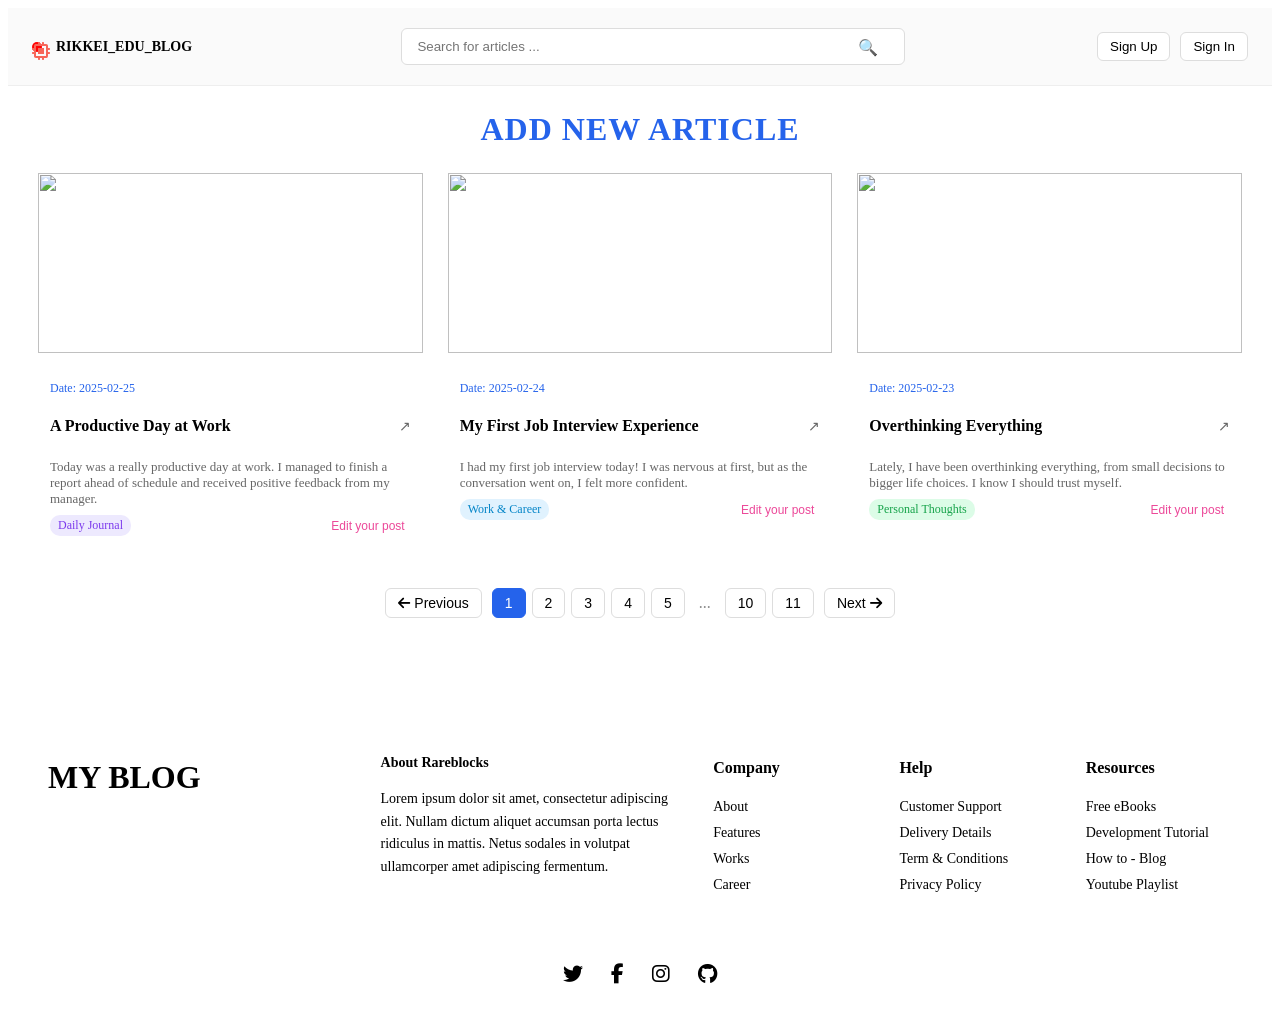
==== index.html @ bf188164 "Initial commit" ====
<!DOCTYPE html>
<html lang="vi">

<head>
    <meta charset="UTF-8">
    <title>My Blog</title>
    <link rel="stylesheet" href="../CSS/index.css">
    <link rel="stylesheet" href="https://cdnjs.cloudflare.com/ajax/libs/font-awesome/6.5.1/css/all.min.css">
    <link rel="stylesheet" href="../CSS/responsive.css">
</head>

<body>

    <!-- HEADER -->
    <header class="header">
        <div class="header-left">
            <span class="logo-dot"><img src="../ASSET/icon/logo_header.png" alt="Logo header"></span>
            <span class="logo-text">RIKKEI_EDU_BLOG</span>
        </div>

        <div class="header-center">
            <input type="text" id="searchInput" class="search-input" placeholder="Search for articles ...">
            <span class="search-icon">🔍</span>
        </div>

        <div class="header-right">
            <a href="../PAGE/register.html"><button id="btnSignUp" class="btn-outline">Sign Up</button></a>
            <a href="../PAGE/login.html"><button id="btnSignIn" class="btn-outline">Sign In</button></a>
        </div>
    </header>

    <!-- TITLE -->
    <a href="../PAGE/form_post.html">
        <h1 class="page-title">ADD NEW ARTICLE</h1>
    </a>

    <!-- LIST -->
    <section class="article-list" id="articleList">

        <!-- CARD -->
        <div class="article-card">

            <img src="https://picsum.photos/500/250" class="article-img">

            <div class="article-content">

                <p class="article-date">Date: 2025-02-25</p>

                <div class="article-title-row">
                    <h3 class="article-title">A Productive Day at Work</h3>
                    <span class="external-icon">↗</span>
                </div>

                <p class="article-desc">
                    Today was a really productive day at work. I managed to finish a report ahead of schedule and
                    received positive feedback from my manager.
                </p>

                <div class="article-footer">
                    <span class="category tag-purple">Daily Journal</span>
                    <button class="edit-btn">Edit your post</button>
                </div>

            </div>
        </div>

        <!-- CARD -->
        <div class="article-card">

            <img src="https://picsum.photos/501/250" class="article-img">

            <div class="article-content">

                <p class="article-date">Date: 2025-02-24</p>

                <div class="article-title-row">
                    <h3 class="article-title">My First Job Interview Experience</h3>
                    <span class="external-icon">↗</span>
                </div>

                <p class="article-desc">
                    I had my first job interview today! I was nervous at first, but as the conversation went on, I felt
                    more confident.
                </p>

                <div class="article-footer">
                    <span class="category tag-blue">Work & Career</span>
                    <button class="edit-btn">Edit your post</button>
                </div>

            </div>
        </div>

        <!-- CARD -->
        <div class="article-card">

            <img src="https://picsum.photos/502/250" class="article-img">

            <div class="article-content">

                <p class="article-date">Date: 2025-02-23</p>

                <div class="article-title-row">
                    <h3 class="article-title">Overthinking Everything</h3>
                    <span class="external-icon">↗</span>
                </div>

                <p class="article-desc">
                    Lately, I have been overthinking everything, from small decisions to bigger life choices. I know I
                    should trust myself.
                </p>

                <div class="article-footer">
                    <span class="category tag-green">Personal Thoughts</span>
                    <button class="edit-btn">Edit your post</button>
                </div>

            </div>
        </div>

    </section>

    <!-- PAGINATION -->
    <div class="pagination">
        <button class="page-btn"><i class="fa-solid fa-arrow-left"></i> Previous</button>

        <div class="page-numbers">
            <button class="page-number active">1</button>
            <button class="page-number">2</button>
            <button class="page-number">3</button>
            <button class="page-number">4</button>
            <button class="page-number">5</button>
            <span class="dots">...</span>
            <button class="page-number">10</button>
            <button class="page-number">11</button>
        </div>

        <button class="page-btn">Next <i class="fa-solid fa-arrow-right"></i></button>
    </div>

    <!-- FOOTER -->
    <div class="footer">
        <h1>MY BLOG</h1>

        <div class="about">
            <p>
                <strong>About Rareblocks</strong>
            </p>

            <p>Lorem ipsum dolor sit amet, consectetur adipiscing elit. Nullam dictum aliquet accumsan porta lectus
                ridiculus in mattis. Netus sodales in volutpat ullamcorper amet adipiscing fermentum.</p>
        </div>

        <div class="Collumn">
            <h4>Company</h4>

            <a href="">About</a>
            <a href="">Features</a>
            <a href="">Works</a>
            <a href="">Career</a>
        </div>

        <div class="collumn">
            <h4>Help</h4>

            <a href="">Customer Support</a>
            <a href="">Delivery Details</a>
            <a href="">Term & Conditions</a>
            <a href="">Privacy Policy</a>
        </div>

        <div class="collumn">
            <h4>Resources</h4>

            <a href="">Free eBooks</a>
            <a href="">Development Tutorial</a>
            <a href="">How to - Blog</a>
            <a href="">Youtube Playlist</a>
        </div>
    </div>

    <div class="linkto">
        <a href=""><i class="fa-brands fa-twitter"></i></a>
        <a href=""><i class="fa-brands fa-facebook-f"></i></a>
        <a href=""><i class="fa-brands fa-instagram"></i></a>
        <a href=""><i class="fa-brands fa-github"></i></a>
    </div>

    <script src="../JS/index.js"></script>
</body>

</html>
---- CSS/index.css ----
/* HEADER */
.header {
  display: flex;
  align-items: center;
  justify-content: space-between;
  padding: 15px 30px;
  border-bottom: 1px solid #eee;
  background: #fafafa;
}

.header-left {
  display: flex;
  align-items: center;
  gap: 14px;
}

.logo-dot {
  width: 10px;
  height: 10px;
  background: red;
  border-radius: 50%;
}

.logo-text {
  font-weight: 600;
  font-size: 14px;
}

.header-center {
  position: relative;
  width: 40%;
}

.search-input {
  width: 100%;
  padding: 10px 0px 10px 15px;
  border: 1px solid #ddd;
  border-radius: 6px;
}

.search-icon {
  position: absolute;
  right: 10px;
  top: 50%;
  transform: translateY(-50%);
  color: #888;
}

.header-right {
  display: flex;
  gap: 10px;
}

.btn-outline {
  padding: 6px 12px;
  border: 1px solid #ddd;
  background: white;
  border-radius: 6px;
  cursor: pointer;
}

/* TITLE */
.page-title {
  text-align: center;
  color: #2563eb;
  margin: 25px 0;
  letter-spacing: 1px;
}

a {
  text-decoration: none;
  transition: all 3s ease;
}

/* LIST */
.article-list {
  display: grid;
  grid-template-columns: repeat(3, 1fr);
  gap: 25px;
  padding: 0 30px;
}

/* CARD */
.article-card {
  background: white;
}

.article-img {
  width: 100%;
  height: 180px;
  object-fit: cover;
}

.article-content {
  padding: 12px;
}

.article-date {
  font-size: 12px;
  color: #2563eb;
  margin-bottom: 5px;
}

.article-title-row {
  display: flex;
  justify-content: space-between;
  align-items: center;
}

.article-title {
  font-size: 16px;
  font-weight: 600;
}

.external-icon {
  font-size: 14px;
  color: #666;
}

.article-desc {
  font-size: 13px;
  color: #666;
  margin: 8px 0;
}

/* FOOTER */
.article-footer {
  display: flex;
  justify-content: space-between;
  align-items: center;
}

.category {
  font-size: 12px;
  padding: 3px 8px;
  border-radius: 10px;
}

.tag-purple {
  background: #ede9fe;
  color: #7c3aed;
}

.tag-blue {
  background: #e0f2fe;
  color: #0284c7;
}

.tag-green {
  background: #dcfce7;
  color: #16a34a;
}

.edit-btn {
  font-size: 12px;
  color: #ec4899;
  background: none;
  border: none;
  cursor: pointer;
}

/* PAGINATION */
.pagination {
  display: flex;
  justify-content: center;
  align-items: center;
  gap: 10px;
  margin: 40px 0;
}

.page-numbers {
  display: flex;
  gap: 6px;
}

.page-number,
.page-btn {
  padding: 6px 12px;
  border: 1px solid #ddd;
  background: white;
  border-radius: 6px;
  cursor: pointer;
  font-size: 14px;
  transition: 0.2s;
}

.page-number:hover,
.page-btn:hover {
  background: #f3f4f6;
}

.page-number.active {
  background: #2563eb;
  color: white;
  border-color: #2563eb;
}

.dots {
  padding: 6px 8px;
  color: #888;
}


/* ================= FOOTER ================= */
.footer {
  background: #ffffff;
  color: black;
  display: grid;
  grid-template-columns: 2fr 2fr 1fr 1fr 1fr;
  gap: 40px;
  padding: 60px 40px;
  margin-top: 60px;
}

.footer h1 {
  color: black;
  text-align: left;
}

.footer a {
  display: block;
  color: black;
  text-decoration: none;
  margin-bottom: 10px;
  font-size: 14px;
}

.footer p {
  font-size: 14px;
  line-height: 1.6;
}

/* ================= SOCIAL ================= */
.linkto {
  background: #ffffff;
  text-align: center;
  padding-bottom: 30px;
}

.linkto a {
  color: black;
  margin: 0 12px;
  font-size: 20px;
}
---- CSS/responsive.css ----
/* RESPONSIVE LOGIN */
@media (max-width: 1024px) {
  .container {
    gap: 60px;
  }

  .images img {
    width: 320px;
    height: auto;
  }

  .login {
    width: 300px;
  }
}

@media (max-width: 768px) {
  .container {
    flex-direction: column;
    gap: 30px;
    padding: 30px 20px;
  }

  .images img {
    width: 260px;
    height: auto;
  }

  .login {
    width: 100%;
    max-width: 320px;
  }

  button {
    width: 100%;
  }

  footer {
    flex-direction: column;
    gap: 15px;
    text-align: center;
  }
}

/* Footer text */
.footer-text {
  margin-top: 20px;
  font-weight: bold;
  font-size: 14px;
  color: #333;
}

.footer-text a {
  color: #ff4d4d;
  text-decoration: none;
}

/* register */

/* ===== TABLET ===== */
@media (max-width: 1024px) {
  .wrapper {
    flex-direction: column;
    align-items: center;
    text-align: center;
    gap: 25px;
  }

  /* KHÔNG ẨN nữa */
  .content-left {
    display: block;
    margin-bottom: 10px;
  }

  .content-left h1 {
    font-size: 2.2rem;
    margin-bottom: 10px;
  }

  .content-left p {
    font-size: 0.9rem;
  }

  .form-card {
    width: 90%;
    max-width: 420px;
  }
}

/* ===== MOBILE ===== */
@media (max-width: 600px) {
  body {
    padding: 15px;
  }

  .wrapper {
    width: 100%;
    gap: 20px;
  }

  /* chữ nhỏ lại */
  .content-left h1 {
    font-size: 1.8rem;
    line-height: 1.3;
  }

  .content-left p {
    font-size: 0.8rem;
  }

  .form-card {
    padding: 25px;
    border-radius: 6px;
  }

  /* input xuống dọc */
  .row {
    flex-direction: column;
    gap: 10px;
  }

  .input-box {
    margin-bottom: 15px;
  }

  .input-box input {
    padding: 9px;
    font-size: 14px;
  }

  #signup-submit {
    width: 100%;
    padding: 10px;
    font-size: 14px;
  }

  .footer-text {
    font-size: 13px;
    text-align: center;
  }
}

/* ===== SMALL MOBILE ===== */
@media (max-width: 400px) {
  .content-left h1 {
    font-size: 1.5rem;
  }

  .content-left p {
    font-size: 0.75rem;
  }

  .form-card {
    padding: 20px;
  }
}

/* form-post */
@media (max-width: 1440px) {
  .container {
    max-width: 600px;
  }

  .form-content {
    padding: 28px;
  }

  .header {
    padding: 20px 24px;
  }
}

@media (max-width: 768px) {
  body {
    padding: 20px 10px;
  }

  .container {
    max-width: 100%;
    border-radius: 16px;
  }

  .header {
    padding: 16px;
  }

  .header h1 {
    font-size: 20px;
  }

  .icon {
    width: 35px;
    height: 35px;
    font-size: 18px;
  }

  .form-content {
    padding: 20px;
    gap: 20px;
  }

  input,
  textarea,
  select {
    font-size: 15px;
    padding: 12px;
  }

  textarea {
    min-height: 200px;
  }

  .status-options {
    gap: 20px;
  }

  .upload-area {
    padding: 30px 15px;
  }

  .upload-icon {
    width: 55px;
    height: 55px;
    font-size: 26px;
  }

  .add-btn {
    font-size: 16px;
    padding: 14px;
  }
}

@media (max-width: 480px) {
  .header {
    flex-direction: column;
    align-items: flex-start;
    gap: 10px;
  }

  .header h1 {
    font-size: 18px;
  }

  .close-btn {
    align-self: flex-end;
    font-size: 28px;
  }

  .form-content {
    padding: 16px;
    gap: 16px;
  }

  .form-group label {
    font-size: 14px;
  }

  input,
  textarea,
  select {
    font-size: 14px;
    padding: 10px;
  }

  textarea {
    min-height: 160px;
  }

  .status-options {
    flex-direction: column;
    gap: 10px;
  }

  .upload-area {
    padding: 20px 10px;
  }

  .upload-area p {
    font-size: 14px;
  }

  .upload-btn {
    width: 100%;
  }

  .add-btn {
    width: 100%;
    font-size: 15px;
    padding: 12px;
  }
}



/* homepage */
/* 1024px */
@media (max-width: 1024px) {
    .main-content {
        padding: 0 20px;
    }

    /* Recent Grid */
    .recent-grid {
        grid-template-columns: 1fr;
        gap: 25px;
    }

    .post-card.large img {
        height: 320px;
    }

    /* All Posts Grid */
    .posts-grid {
        grid-template-columns: repeat(2, 1fr);
        gap: 25px;
    }

    /* Footer */
    .footer-main {
        grid-template-columns: 1.8fr 1fr 1fr 1fr;
        gap: 30px;
    }

    .footer-brand {
        grid-column: 1 / -1;
    }
}

/* ====================== 768px ====================== */
@media (max-width: 768px) {
    .header {
        padding: 12px 20px;
        flex-wrap: wrap;
        gap: 12px;
    }

    .search-bar {
        order: 3;
        width: 100%;
        margin: 0;
        max-width: none;
    }

    .logo {
        font-size: 20px;
    }

    /* Recent Section */
    .recent-grid {
        grid-template-columns: 1fr;
    }

    .post-card.large img {
        height: 280px;
    }

    .post-card.small img {
        height: 170px;
    }

    /* All Posts Grid */
    .posts-grid {
        grid-template-columns: 1fr;
        gap: 20px;
    }

    .post-info h3 {
        font-size: 18px;
    }

    /* Section Header */
    .section-header {
        flex-direction: column;
        align-items: flex-start;
        gap: 15px;
    }

    .categories {
        display: flex;
        flex-wrap: wrap;
        gap: 10px;
    }

    .categories a {
        margin-right: 0;
        font-size: 14px;
    }

    /* Footer */
    .footer {
        padding: 50px 20px 40px;
    }

    .footer-main {
        grid-template-columns: 1fr;
        gap: 35px;
        text-align: center;
    }

    .footer-brand {
        text-align: center;
    }

    .footer-column h4,
    .footer-column.about h4 {
        margin-bottom: 12px;
    }

    .footer-social {
        padding-top: 40px;
        gap: 20px;
    }

    /* Pagination */
    .pagination {
        flex-direction: column;
        gap: 15px;
    }

    .page-numbers {
        display: flex;
        flex-wrap: wrap;
        justify-content: center;
        gap: 8px;
    }
}

/* Extra small (dưới 480px)  */
@media (max-width: 480px) {
    .post-info {
        padding: 16px;
    }

    .post-info h3 {
        font-size: 17px;
    }

    .header {
        padding: 10px 15px;
    }

    .page-numbers {
        gap: 20px;
    }
}
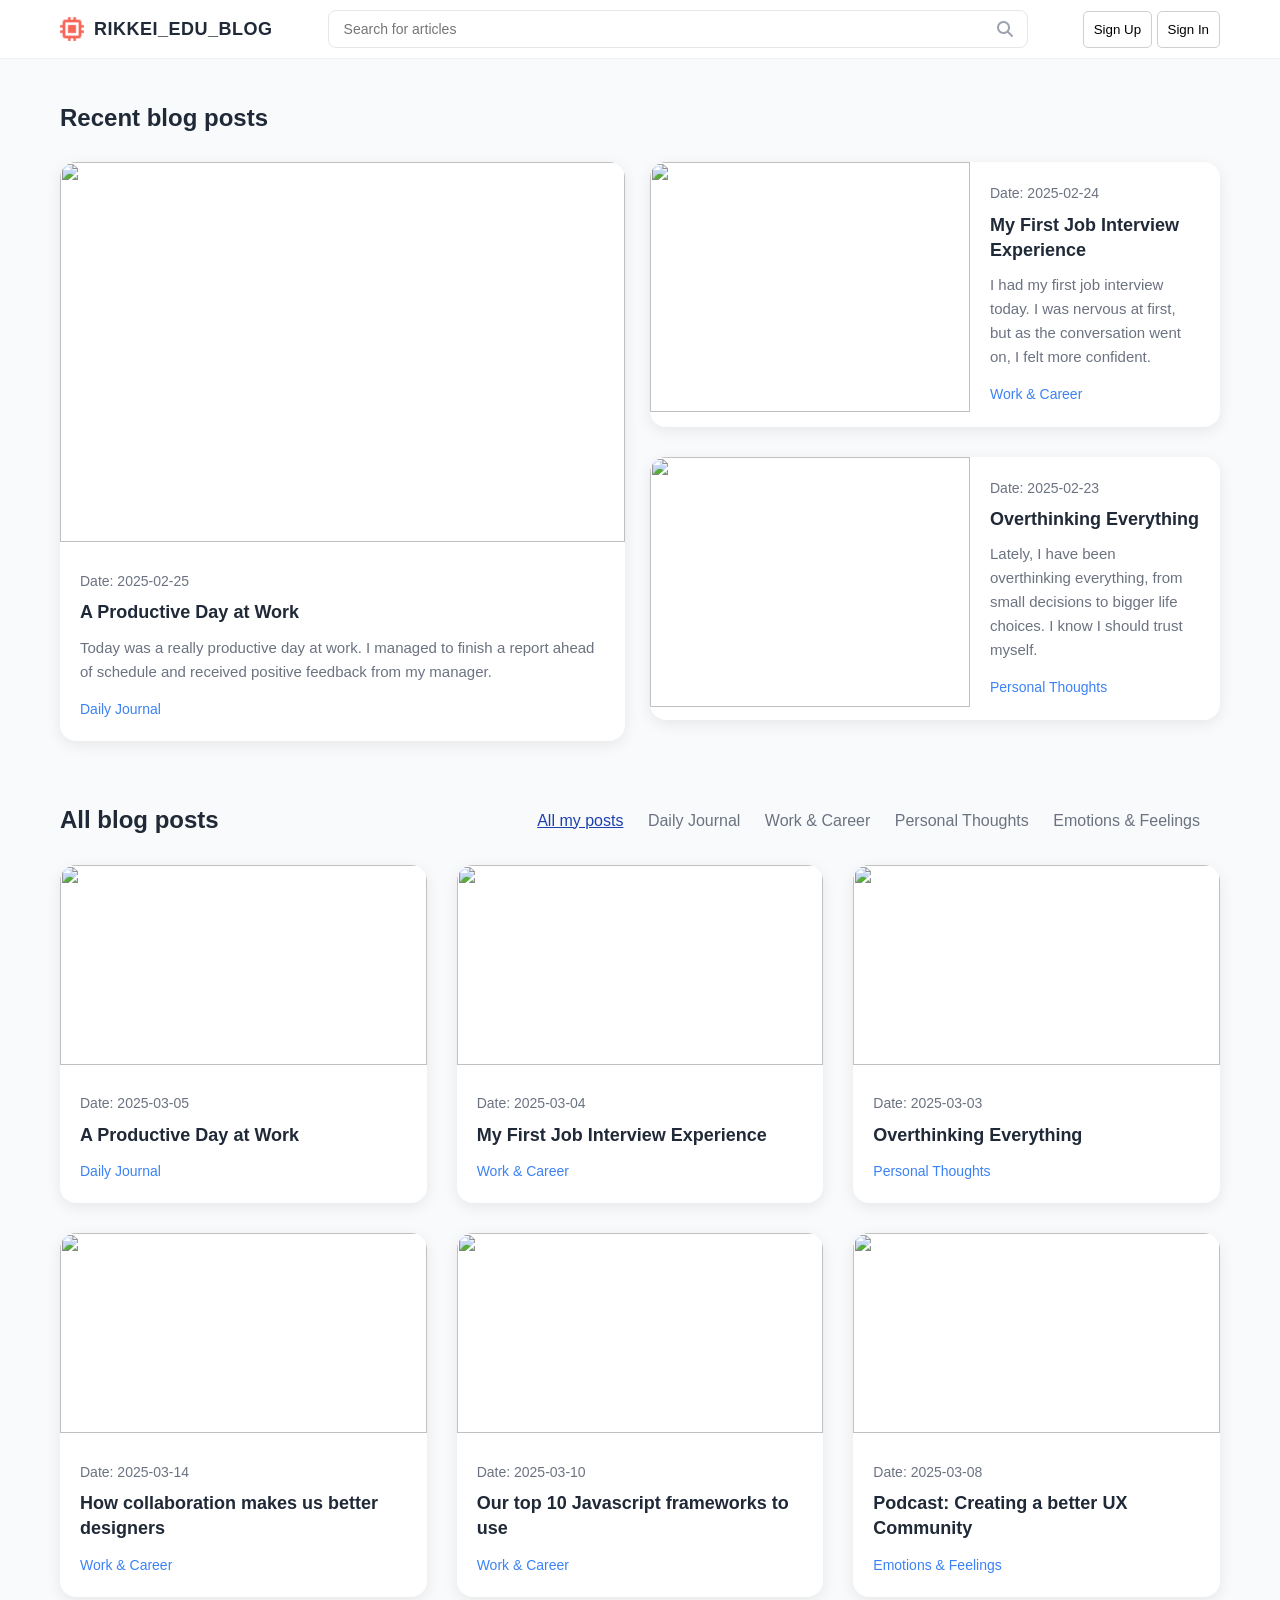
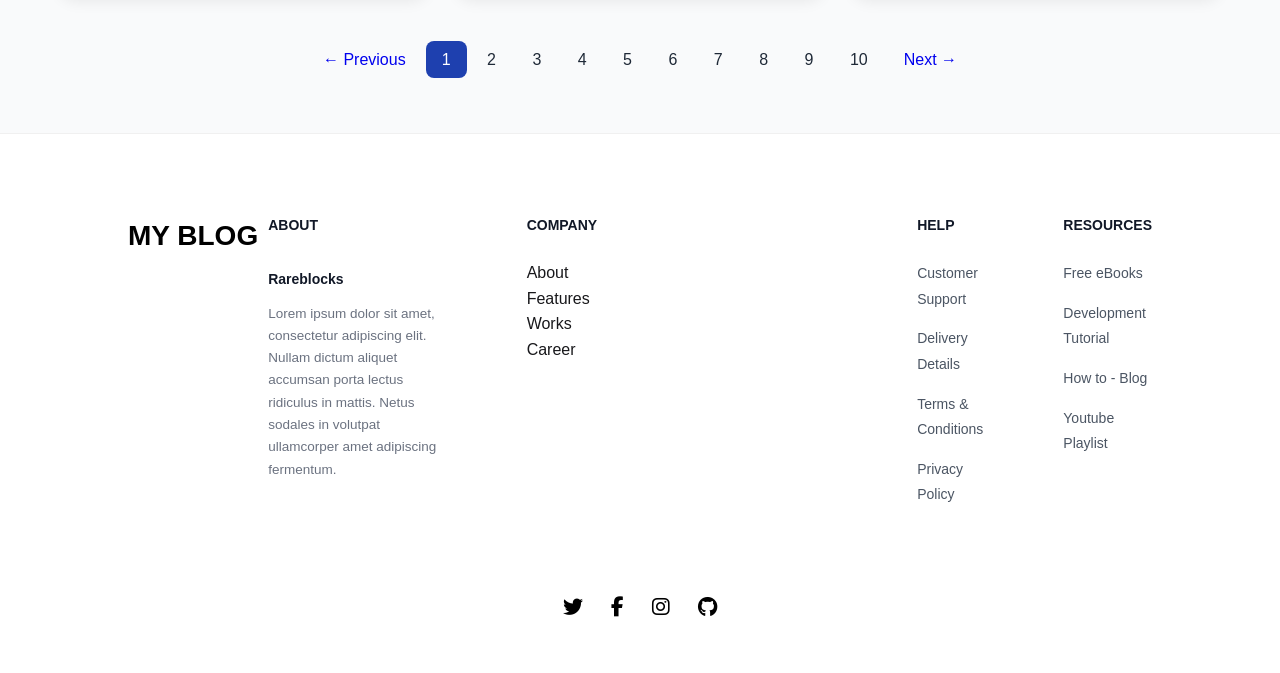
==== commit 20f7c44c: "update" ====
--- a/index.html
+++ b/index.html
@@ -3,188 +3,220 @@
 
 <head>
     <meta charset="UTF-8">
-    <title>My Blog</title>
+    <meta name="viewport" content="width=device-width, initial-scale=1.0">
+    <title>RIKKEI_EDU_BLOG</title>
     <link rel="stylesheet" href="../CSS/index.css">
-    <link rel="stylesheet" href="https://cdnjs.cloudflare.com/ajax/libs/font-awesome/6.5.1/css/all.min.css">
-    <link rel="stylesheet" href="../CSS/responsive.css">
+    <link rel="stylesheet" href="../CSS/reponsive.css">
+    <link rel="stylesheet" href="https://cdnjs.cloudflare.com/ajax/libs/font-awesome/6.6.0/css/all.min.css">
 </head>
 
 <body>
-
-    <!-- HEADER -->
+    <!-- Header -->
     <header class="header">
-        <div class="header-left">
-            <span class="logo-dot"><img src="../ASSET/icon/logo_header.png" alt="Logo header"></span>
+        <div class="logo">
+            <img src="../ASSET/icon/logo_header.png" alt="Logo" class="logo-img">
             <span class="logo-text">RIKKEI_EDU_BLOG</span>
         </div>
 
-        <div class="header-center">
-            <input type="text" id="searchInput" class="search-input" placeholder="Search for articles ...">
-            <span class="search-icon">🔍</span>
+        <div class="search-container">
+            <input type="text" placeholder="Search for articles">
+            <i class="fa-solid fa-magnifying-glass search-icon"></i>
         </div>
 
         <div class="header-right">
             <a href="../PAGE/register.html"><button id="btnSignUp" class="btn-outline">Sign Up</button></a>
             <a href="../PAGE/login.html"><button id="btnSignIn" class="btn-outline">Sign In</button></a>
         </div>
+
     </header>
 
-    <!-- TITLE -->
-    <a href="../PAGE/form_post.html">
-        <h1 class="page-title">ADD NEW ARTICLE</h1>
-    </a>
-
-    <!-- LIST -->
-    <section class="article-list" id="articleList">
-
-        <!-- CARD -->
-        <div class="article-card">
-
-            <img src="https://picsum.photos/500/250" class="article-img">
-
-            <div class="article-content">
-
-                <p class="article-date">Date: 2025-02-25</p>
-
-                <div class="article-title-row">
-                    <h3 class="article-title">A Productive Day at Work</h3>
-                    <span class="external-icon">↗</span>
-                </div>
-
-                <p class="article-desc">
-                    Today was a really productive day at work. I managed to finish a report ahead of schedule and
-                    received positive feedback from my manager.
-                </p>
-
-                <div class="article-footer">
-                    <span class="category tag-purple">Daily Journal</span>
-                    <button class="edit-btn">Edit your post</button>
-                </div>
-
-            </div>
-        </div>
-
-        <!-- CARD -->
-        <div class="article-card">
-
-            <img src="https://picsum.photos/501/250" class="article-img">
-
-            <div class="article-content">
-
-                <p class="article-date">Date: 2025-02-24</p>
-
-                <div class="article-title-row">
-                    <h3 class="article-title">My First Job Interview Experience</h3>
-                    <span class="external-icon">↗</span>
-                </div>
-
-                <p class="article-desc">
-                    I had my first job interview today! I was nervous at first, but as the conversation went on, I felt
-                    more confident.
-                </p>
-
-                <div class="article-footer">
-                    <span class="category tag-blue">Work & Career</span>
-                    <button class="edit-btn">Edit your post</button>
-                </div>
-
-            </div>
-        </div>
-
-        <!-- CARD -->
-        <div class="article-card">
-
-            <img src="https://picsum.photos/502/250" class="article-img">
-
-            <div class="article-content">
-
-                <p class="article-date">Date: 2025-02-23</p>
-
-                <div class="article-title-row">
-                    <h3 class="article-title">Overthinking Everything</h3>
-                    <span class="external-icon">↗</span>
-                </div>
-
-                <p class="article-desc">
-                    Lately, I have been overthinking everything, from small decisions to bigger life choices. I know I
-                    should trust myself.
-                </p>
-
-                <div class="article-footer">
-                    <span class="category tag-green">Personal Thoughts</span>
-                    <button class="edit-btn">Edit your post</button>
-                </div>
-
-            </div>
-        </div>
-
-    </section>
-
-    <!-- PAGINATION -->
-    <div class="pagination">
-        <button class="page-btn"><i class="fa-solid fa-arrow-left"></i> Previous</button>
-
-        <div class="page-numbers">
-            <button class="page-number active">1</button>
-            <button class="page-number">2</button>
-            <button class="page-number">3</button>
-            <button class="page-number">4</button>
-            <button class="page-number">5</button>
-            <span class="dots">...</span>
-            <button class="page-number">10</button>
-            <button class="page-number">11</button>
-        </div>
-
-        <button class="page-btn">Next <i class="fa-solid fa-arrow-right"></i></button>
+    <div class="main-content">
+        <!-- Recent Blog Posts -->
+        <section class="section recent-section">
+            <h2 class="section-title">Recent blog posts</h2>
+            <div class="recent-grid">
+
+                <!-- Large Post -->
+                <div class="recent-large">
+                    <div class="post-card large">
+                        <img src="../assets/images/Image.png" alt="">
+                        <div class="post-info">
+                            <span class="date">Date: 2025-02-25</span>
+                            <h3>A Productive Day at Work</h3>
+                            <p>Today was a really productive day at work. I managed to finish a report ahead of schedule
+                                and received positive feedback from my manager.</p>
+                            <span class="category">Daily Journal</span>
+                        </div>
+                    </div>
+                </div>
+
+                <!-- Two Small Posts -->
+                <div class="recent-small">
+                    <div class="post-card small">
+                        <img src="../assets/images/Image (1).png" alt="">
+                        <div class="post-info">
+                            <span class="date">Date: 2025-02-24</span>
+                            <h3>My First Job Interview Experience</h3>
+                            <p>I had my first job interview today. I was nervous at first, but as the conversation went
+                                on, I felt more confident.</p>
+                            <span class="category">Work & Career</span>
+                        </div>
+                    </div>
+
+                    <div class="post-card small">
+                        <img src="https://picsum.photos/id/102/400/250" alt="">
+                        <div class="post-info">
+                            <span class="date">Date: 2025-02-23</span>
+                            <h3>Overthinking Everything</h3>
+                            <p>Lately, I have been overthinking everything, from small decisions to bigger life choices.
+                                I know I should trust myself.</p>
+                            <span class="category">Personal Thoughts</span>
+                        </div>
+                    </div>
+                </div>
+            </div>
+        </section>
+
+        <!-- All Blog Posts -->
+        <section class="section">
+            <div class="section-header">
+                <h2>All blog posts</h2>
+                <div class="categories">
+                    <a href="../PAGE/allmypost.html" class="active">All my posts</a>
+                    <a href="#">Daily Journal</a>
+                    <a href="#">Work & Career</a>
+                    <a href="#">Personal Thoughts</a>
+                    <a href="#">Emotions & Feelings</a>
+                </div>
+            </div>
+
+            <div class="posts-grid">
+                <div class="post-card">
+                    <img src="https://picsum.photos/id/1015/400/250" alt="">
+                    <div class="post-info">
+                        <span class="date">Date: 2025-03-05</span>
+                        <h3>A Productive Day at Work</h3>
+                        <span class="category">Daily Journal</span>
+                    </div>
+                </div>
+                <div class="post-card">
+                    <img src="https://picsum.photos/id/201/400/250" alt="">
+                    <div class="post-info">
+                        <span class="date">Date: 2025-03-04</span>
+                        <h3>My First Job Interview Experience</h3>
+                        <span class="category">Work & Career</span>
+                    </div>
+                </div>
+                <div class="post-card">
+                    <img src="https://picsum.photos/id/237/400/250" alt="">
+                    <div class="post-info">
+                        <span class="date">Date: 2025-03-03</span>
+                        <h3>Overthinking Everything</h3>
+                        <span class="category">Personal Thoughts</span>
+                    </div>
+                </div>
+                <div class="post-card">
+                    <img src="https://picsum.photos/id/180/400/250" alt="">
+                    <div class="post-info">
+                        <span class="date">Date: 2025-03-14</span>
+                        <h3>How collaboration makes us better designers</h3>
+                        <span class="category">Work & Career</span>
+                    </div>
+                </div>
+                <div class="post-card">
+                    <img src="https://picsum.photos/id/251/400/250" alt="">
+                    <div class="post-info">
+                        <span class="date">Date: 2025-03-10</span>
+                        <h3>Our top 10 Javascript frameworks to use</h3>
+                        <span class="category">Work & Career</span>
+                    </div>
+                </div>
+                <div class="post-card">
+                    <img src="https://picsum.photos/id/133/400/250" alt="">
+                    <div class="post-info">
+                        <span class="date">Date: 2025-03-08</span>
+                        <h3>Podcast: Creating a better UX Community</h3>
+                        <span class="category">Emotions & Feelings</span>
+                    </div>
+                </div>
+            </div>
+
+            <!-- Pagination -->
+            <div class="pagination">
+                <a href="#" class="prev">← Previous</a>
+                <div class="page-numbers">
+                    <span class="active">1</span>
+                    <span>2</span>
+                    <span>3</span>
+                    <span>4</span>
+                    <span>5</span>
+                    <span>6</span>
+                    <span>7</span>
+                    <span>8</span>
+                    <span>9</span>
+                    <span>10</span>
+                </div>
+                <a href="#" class="next">Next →</a>
+            </div>
+        </section>
     </div>
 
-    <!-- FOOTER -->
-    <div class="footer">
-        <h1>MY BLOG</h1>
-
-        <div class="about">
-            <p>
-                <strong>About Rareblocks</strong>
-            </p>
-
-            <p>Lorem ipsum dolor sit amet, consectetur adipiscing elit. Nullam dictum aliquet accumsan porta lectus
-                ridiculus in mattis. Netus sodales in volutpat ullamcorper amet adipiscing fermentum.</p>
-        </div>
-
-        <div class="Collumn">
-            <h4>Company</h4>
-
-            <a href="">About</a>
-            <a href="">Features</a>
-            <a href="">Works</a>
-            <a href="">Career</a>
-        </div>
-
-        <div class="collumn">
-            <h4>Help</h4>
-
-            <a href="">Customer Support</a>
-            <a href="">Delivery Details</a>
-            <a href="">Term & Conditions</a>
-            <a href="">Privacy Policy</a>
-        </div>
-
-        <div class="collumn">
-            <h4>Resources</h4>
-
-            <a href="">Free eBooks</a>
-            <a href="">Development Tutorial</a>
-            <a href="">How to - Blog</a>
-            <a href="">Youtube Playlist</a>
-        </div>
-    </div>
-
-    <div class="linkto">
-        <a href=""><i class="fa-brands fa-twitter"></i></a>
-        <a href=""><i class="fa-brands fa-facebook-f"></i></a>
-        <a href=""><i class="fa-brands fa-instagram"></i></a>
-        <a href=""><i class="fa-brands fa-github"></i></a>
-    </div>
+    <!-- Footer -->
+    <footer class="footer">
+        <div class="footer-container">
+            <div class="footer-brand">
+                <h1>MY BLOG</h1>
+            </div>
+
+            <div class="footer-columns">
+                <div class="footer-col about-col">
+                    <p class="col-heading">About</p>
+                    <p class="col-subheading">Rareblocks</p>
+                    <p class="about-text">
+                        Lorem ipsum dolor sit amet, consectetur adipiscing elit. Nullam dictum aliquet accumsan porta
+                        lectus ridiculus in mattis. Netus sodales in volutpat ullamcorper amet adipiscing fermentum.
+                    </p>
+                </div>
+
+                <div class="footer-col-company">
+                    <p class="col-heading">Company</p>
+                    <ul>
+                        <li><a href="#">About</a></li>
+                        <li><a href="#">Features</a></li>
+                        <li><a href="#">Works</a></li>
+                        <li><a href="#">Career</a></li>
+                    </ul>
+                </div>
+
+                <div class="footer-col">
+                    <p class="col-heading">Help</p>
+                    <ul>
+                        <li><a href="#">Customer Support</a></li>
+                        <li><a href="#">Delivery Details</a></li>
+                        <li><a href="#">Terms & Conditions</a></li>
+                        <li><a href="#">Privacy Policy</a></li>
+                    </ul>
+                </div>
+
+                <div class="footer-col">
+                    <p class="col-heading">Resources</p>
+                    <ul>
+                        <li><a href="#">Free eBooks</a></li>
+                        <li><a href="#">Development Tutorial</a></li>
+                        <li><a href="#">How to - Blog</a></li>
+                        <li><a href="#">Youtube Playlist</a></li>
+                    </ul>
+                </div>
+            </div>
+        </div>
+
+        <div class="footer-social">
+            <a href="#"><i class="fa-brands fa-twitter"></i></a>
+            <a href="#"><i class="fa-brands fa-facebook-f"></i></a>
+            <a href="#"><i class="fa-brands fa-instagram"></i></a>
+            <a href="#"><i class="fa-brands fa-github"></i></a>
+        </div>
+    </footer>
 
     <script src="../JS/index.js"></script>
 </body>
--- a/CSS/index.css
+++ b/CSS/index.css
@@ -1,244 +1,353 @@
-/* HEADER */
+* {
+  margin: 0;
+  padding: 0;
+  box-sizing: border-box;
+}
+
+body {
+  font-family: "Segoe UI", Tahoma, Geneva, Verdana, sans-serif;
+  background-color: #f9fafb;
+  color: #1f2937;
+  line-height: 1.6;
+}
+
 .header {
+  background: white;
+  padding: 10px 60px;
   display: flex;
   align-items: center;
   justify-content: space-between;
-  padding: 15px 30px;
-  border-bottom: 1px solid #eee;
-  background: #fafafa;
-}
-
-.header-left {
+  border-bottom: 1px solid #f0f0f0;
+  position: sticky;
+  top: 0;
+  z-index: 1;
+}
+
+.logo {
   display: flex;
   align-items: center;
-  gap: 14px;
-}
-
-.logo-dot {
-  width: 10px;
-  height: 10px;
-  background: red;
-  border-radius: 50%;
+  gap: 10px;
+}
+
+.logo-img {
+  width: 24px;
+  height: 24px;
 }
 
 .logo-text {
-  font-weight: 600;
-  font-size: 14px;
-}
-
-.header-center {
+  font-weight: 800;
+  font-size: 18px;
+  color: #1f2937;
+  letter-spacing: 0.5px;
+}
+
+
+.search-container {
   position: relative;
-  width: 40%;
-}
-
-.search-input {
   width: 100%;
-  padding: 10px 0px 10px 15px;
-  border: 1px solid #ddd;
-  border-radius: 6px;
+  max-width: 700px; 
+  margin: 0 40px;
+}
+
+.search-container input {
+  width: 100%;
+  padding: 10px 45px 10px 15px;
+  border: 1px solid #e5e7eb;
+  border-radius: 8px; 
+  font-size: 14px;
+  outline: none;
+  color: #4b5563;
 }
 
 .search-icon {
   position: absolute;
-  right: 10px;
+  right: 15px; 
   top: 50%;
   transform: translateY(-50%);
-  color: #888;
-}
-
-.header-right {
-  display: flex;
+  color: #9ca3af;
+  font-size: 16px;
+  pointer-events: none;
+}
+
+
+.btn-outline {
+  padding: 10px;
+  background: white;
+  border-radius: 5px;
+  border: 1px solid rgb(209, 206, 206);
+  cursor: pointer;
+}
+
+.btn-outline:hover {
+  background: rgb(214, 213, 213);
+}
+
+/*  MAIN CONTENT */
+.main-content {
+  max-width: 1200px;
+  margin: 40px auto;
+  padding: 0 20px;
+}
+
+.section {
+  margin-bottom: 60px;
+}
+
+.section-title {
+  font-size: 24px;
+  margin-bottom: 25px;
+}
+
+.recent-grid {
+  display: grid;
+  grid-template-columns: 2fr 1fr;
+  gap: 25px;
+}
+
+.post-card.large img {
+  height: 380px;
+  object-fit: cover;
+}
+
+.post-card.small img {
+  width: 320px;
+  height: 250px;
+  object-fit: cover;
+}
+
+.post-card.small {
+  margin-bottom: 30px;
+  width: 570px;
+  height: max-content;
+  display: flex;
+}
+
+.post-card.small:last-child {
+  margin-bottom: 0;
+}
+
+/* Posts Grid */
+.posts-grid {
+  display: grid;
+  grid-template-columns: repeat(auto-fill, minmax(350px, 1fr));
+  gap: 30px;
+}
+
+.large-grid {
+  grid-template-columns: repeat(auto-fill, minmax(320px, 1fr));
+}
+
+.post-card {
+  background: white;
+  border-radius: 16px;
+  overflow: hidden;
+  box-shadow: 0 4px 15px rgba(0, 0, 0, 0.08);
+  transition: transform 0.3s;
+}
+
+.post-card:hover {
+  transform: translateY(-8px);
+}
+
+.post-card img {
+  width: 100%;
+  height: 200px;
+  object-fit: cover;
+}
+
+.post-info {
+  padding: 20px;
+}
+
+.post-info .date {
+  font-size: 14px;
+  color: #6b7280;
+  margin-bottom: 8px;
+  display: block;
+}
+
+.post-info h3 {
+  font-size: 18px;
+  margin-bottom: 10px;
+  line-height: 1.4;
+}
+
+.post-info p {
+  color: #6b7280;
+  font-size: 15px;
+  margin-bottom: 12px;
+}
+
+.category {
+  font-size: 14px;
+  color: #3b82f6;
+  font-weight: 500;
+}
+
+/* Section Header */
+.section-header {
+  display: flex;
+  align-items: center;
+  justify-content: space-between;
+  margin-bottom: 25px;
+  flex-wrap: wrap;
+  gap: 15px;
+}
+
+.categories a {
+  margin-right: 20px;
+  text-decoration: none;
+  color: #6b7280;
+  font-weight: 500;
+}
+
+.categories a.active,
+.categories a:hover {
+  color: #1e40af;
+  text-decoration: underline;
+}
+
+/* Pagination */
+.pagination {
+  display: flex;
+  align-items: center;
+  justify-content: center;
+  gap: 20px;
+  margin-top: 50px;
+}
+
+.pagination a {
+  text-decoration: none;
+}
+
+.page-numbers span {
+  padding: 10px 16px;
+  border-radius: 8px;
+  cursor: pointer;
+}
+
+.page-numbers .active {
+  background: #1e40af;
+  color: white;
+}
+
+/* Footer */
+.footer {
+  background-color: #fff;
+  padding: 80px 10% 50px 10%;
+  border-top: 1px solid #f0f0f0;
+  display: flex;
+  flex-direction: column;
+}
+
+.footer-container {
+  display: flex;
+  justify-content: space-between;
+  align-items: flex-start;
+  width: 100%;
   gap: 10px;
 }
 
-.btn-outline {
-  padding: 6px 12px;
-  border: 1px solid #ddd;
-  background: white;
-  border-radius: 6px;
-  cursor: pointer;
-}
-
-/* TITLE */
-.page-title {
-  text-align: center;
-  color: #2563eb;
-  margin: 25px 0;
-  letter-spacing: 1px;
-}
-
-a {
+/*  Phần Brand*/
+.footer-brand h1 {
+  font-size: 28px;
+  font-weight: 800;
+  color: #000;
+  margin: 0;
+}
+
+/* Phần 4 cột  */
+.footer-columns {
+  display: flex;
+  gap: 80px;
+  flex: 1;
+  justify-content: flex-end;
+}
+
+/* Cột chung */
+.footer-col {
+  display: flex;
+  flex-direction: column;
+}
+
+.footer-col-company {
+  margin-right: 240px;
+}
+
+.footer-col-company a {
+  color: #18181b;
   text-decoration: none;
-  transition: all 3s ease;
-}
-
-/* LIST */
-.article-list {
-  display: grid;
-  grid-template-columns: repeat(3, 1fr);
-  gap: 25px;
-  padding: 0 30px;
-}
-
-/* CARD */
-.article-card {
-  background: white;
-}
-
-.article-img {
-  width: 100%;
-  height: 180px;
-  object-fit: cover;
-}
-
-.article-content {
-  padding: 12px;
-}
-
-.article-date {
-  font-size: 12px;
-  color: #2563eb;
-  margin-bottom: 5px;
-}
-
-.article-title-row {
-  display: flex;
-  justify-content: space-between;
-  align-items: center;
-}
-
-.article-title {
-  font-size: 16px;
-  font-weight: 600;
-}
-
-.external-icon {
-  font-size: 14px;
-  color: #666;
-}
-
-.article-desc {
-  font-size: 13px;
-  color: #666;
-  margin: 8px 0;
-}
-
-/* FOOTER */
-.article-footer {
-  display: flex;
-  justify-content: space-between;
-  align-items: center;
-}
-
-.category {
-  font-size: 12px;
-  padding: 3px 8px;
-  border-radius: 10px;
-}
-
-.tag-purple {
-  background: #ede9fe;
-  color: #7c3aed;
-}
-
-.tag-blue {
-  background: #e0f2fe;
-  color: #0284c7;
-}
-
-.tag-green {
-  background: #dcfce7;
-  color: #16a34a;
-}
-
-.edit-btn {
-  font-size: 12px;
-  color: #ec4899;
-  background: none;
-  border: none;
-  cursor: pointer;
-}
-
-/* PAGINATION */
-.pagination {
+}
+
+.footer-col-company li {
+  list-style: none;
+}
+
+/* Cột About */
+.about-col {
+  max-width: 280px;
+}
+
+/* Tiêu đề cột */
+.col-heading {
+  font-size: 14px;
+  font-weight: 700;
+  color: #111827;
+  margin-bottom: 24px;
+  text-transform: uppercase;
+}
+
+/* Subheading của About */
+.col-subheading {
+  font-size: 14px;
+  font-weight: 700;
+  color: #111827;
+  margin: 8px 0 12px 0;
+}
+
+/* Nội dung About */
+.about-text {
+  font-size: 13.5px;
+  line-height: 1.65;
+  color: #6b7280;
+}
+
+/* Danh sách link */
+.footer-col ul {
+  list-style: none;
+  padding: 0;
+  margin: 0;
+}
+
+.footer-col ul li {
+  margin-bottom: 14px;
+}
+
+.footer-col ul li a {
+  text-decoration: none;
+  color: #4b5563;
+  font-size: 14px;
+  transition: color 0.2s ease;
+}
+
+.footer-col ul li a:hover {
+  color: #000;
+}
+
+/* Social Icons  */
+.footer-social {
+  margin-top: 70px;
   display: flex;
   justify-content: center;
-  align-items: center;
-  gap: 10px;
-  margin: 40px 0;
-}
-
-.page-numbers {
-  display: flex;
-  gap: 6px;
-}
-
-.page-number,
-.page-btn {
-  padding: 6px 12px;
-  border: 1px solid #ddd;
-  background: white;
-  border-radius: 6px;
-  cursor: pointer;
-  font-size: 14px;
-  transition: 0.2s;
-}
-
-.page-number:hover,
-.page-btn:hover {
-  background: #f3f4f6;
-}
-
-.page-number.active {
-  background: #2563eb;
-  color: white;
-  border-color: #2563eb;
-}
-
-.dots {
-  padding: 6px 8px;
-  color: #888;
-}
-
-
-/* ================= FOOTER ================= */
-.footer {
-  background: #ffffff;
-  color: black;
-  display: grid;
-  grid-template-columns: 2fr 2fr 1fr 1fr 1fr;
-  gap: 40px;
-  padding: 60px 40px;
-  margin-top: 60px;
-}
-
-.footer h1 {
-  color: black;
-  text-align: left;
-}
-
-.footer a {
-  display: block;
-  color: black;
-  text-decoration: none;
-  margin-bottom: 10px;
-  font-size: 14px;
-}
-
-.footer p {
-  font-size: 14px;
-  line-height: 1.6;
-}
-
-/* ================= SOCIAL ================= */
-.linkto {
-  background: #ffffff;
-  text-align: center;
-  padding-bottom: 30px;
-}
-
-.linkto a {
-  color: black;
-  margin: 0 12px;
+  gap: 28px;
+}
+
+.footer-social a {
+  color: #000;
   font-size: 20px;
-}
+  transition: color 0.3s ease;
+}
+
+.footer-social a:hover {
+  color: #1e40af;
+}
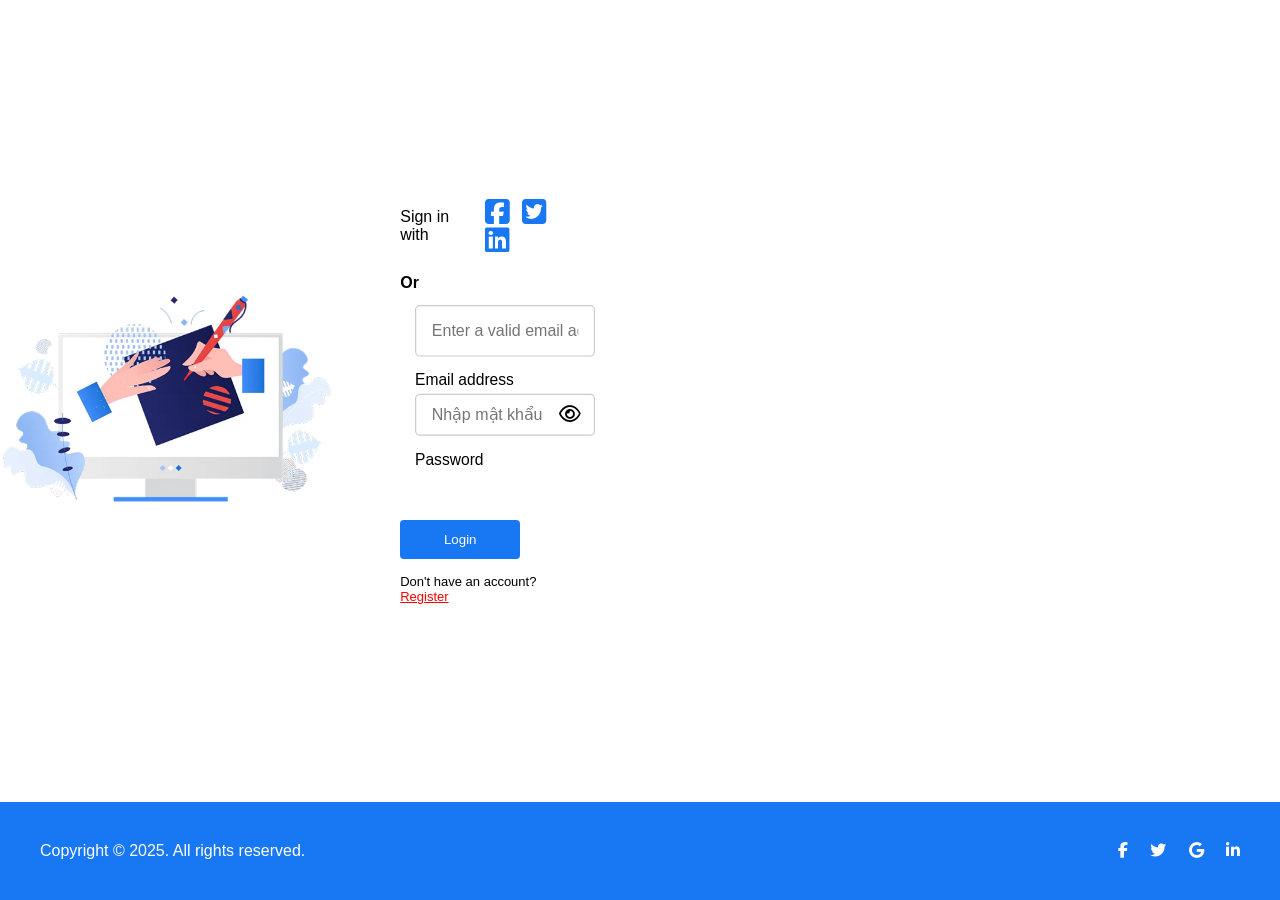
==== commit 5ac6fe7d: "update" ====
--- a/index.html
+++ b/index.html
@@ -7,11 +7,11 @@
     <title>RIKKEI_EDU_BLOG</title>
     <link rel="stylesheet" href="../CSS/index.css">
     <link rel="stylesheet" href="../CSS/reponsive.css">
+    <link rel="stylesheet" href="../CSS/ui-manager.css">
     <link rel="stylesheet" href="https://cdnjs.cloudflare.com/ajax/libs/font-awesome/6.6.0/css/all.min.css">
 </head>
 
 <body>
-    <!-- Header -->
     <header class="header">
         <div class="logo">
             <img src="../ASSET/icon/logo_header.png" alt="Logo" class="logo-img">
@@ -19,206 +19,76 @@
         </div>
 
         <div class="search-container">
-            <input type="text" placeholder="Search for articles">
+            <input type="text" id="searchInput" placeholder="Search for articles">
             <i class="fa-solid fa-magnifying-glass search-icon"></i>
         </div>
 
         <div class="header-right">
-            <a href="../PAGE/register.html"><button id="btnSignUp" class="btn-outline">Sign Up</button></a>
-            <a href="../PAGE/login.html"><button id="btnSignIn" class="btn-outline">Sign In</button></a>
+            <div id="headerAuthButtons">
+                <a href="../PAGE/register.html"><button id="btnSignUp" class="btn-outline">Sign Up</button></a>
+                <a href="../PAGE/login.html"><button id="btnSignIn" class="btn-outline">Sign In</button></a>
+            </div>
+
+            <div id="headerUserDropdown" class="user-profile" style="display: none;">
+                <img id="headerUserAvatar" src="" alt="User Avatar">
+                <div class="dropdown">
+                    <div class="dropdown-content">
+                        <div class="user-info">
+                            <strong id="headerUserName">User</strong><br>
+                            <small id="headerUserEmail">user@gmail.com</small>
+                        </div>
+                        <a href="#" data-menu-action="view-profile">View profile</a>
+                        <a href="#" data-menu-action="update-avatar">Update profile picture</a>
+                        <a href="#" data-menu-action="change-password">Change password</a>
+                        <a href="#" data-menu-action="logout" class="logout">Log out</a>
+                    </div>
+                </div>
+            </div>
         </div>
-
     </header>
 
     <div class="main-content">
-        <!-- Recent Blog Posts -->
         <section class="section recent-section">
             <h2 class="section-title">Recent blog posts</h2>
-            <div class="recent-grid">
-
-                <!-- Large Post -->
-                <div class="recent-large">
-                    <div class="post-card large">
-                        <img src="../assets/images/Image.png" alt="">
-                        <div class="post-info">
-                            <span class="date">Date: 2025-02-25</span>
-                            <h3>A Productive Day at Work</h3>
-                            <p>Today was a really productive day at work. I managed to finish a report ahead of schedule
-                                and received positive feedback from my manager.</p>
-                            <span class="category">Daily Journal</span>
-                        </div>
-                    </div>
+            <div class="recent-grid" id="recentPostsContainer">
                 </div>
-
-                <!-- Two Small Posts -->
-                <div class="recent-small">
-                    <div class="post-card small">
-                        <img src="../assets/images/Image (1).png" alt="">
-                        <div class="post-info">
-                            <span class="date">Date: 2025-02-24</span>
-                            <h3>My First Job Interview Experience</h3>
-                            <p>I had my first job interview today. I was nervous at first, but as the conversation went
-                                on, I felt more confident.</p>
-                            <span class="category">Work & Career</span>
-                        </div>
-                    </div>
-
-                    <div class="post-card small">
-                        <img src="https://picsum.photos/id/102/400/250" alt="">
-                        <div class="post-info">
-                            <span class="date">Date: 2025-02-23</span>
-                            <h3>Overthinking Everything</h3>
-                            <p>Lately, I have been overthinking everything, from small decisions to bigger life choices.
-                                I know I should trust myself.</p>
-                            <span class="category">Personal Thoughts</span>
-                        </div>
-                    </div>
-                </div>
-            </div>
         </section>
 
-        <!-- All Blog Posts -->
         <section class="section">
             <div class="section-header">
                 <h2>All blog posts</h2>
-                <div class="categories">
-                    <a href="../PAGE/allmypost.html" class="active">All my posts</a>
-                    <a href="#">Daily Journal</a>
-                    <a href="#">Work & Career</a>
-                    <a href="#">Personal Thoughts</a>
-                    <a href="#">Emotions & Feelings</a>
+                <div class="categories" id="categoryContainer">
+                    <a href="./PAGE/allmypost.html" class="active" data-category="All">All my posts</a>
+                    <a href="#" data-category="Daily Journal">Daily Journal</a>
+                    <a href="#" data-category="Work & Career">Work & Career</a>
+                    <a href="#" data-category="Personal Thoughts">Personal Thoughts</a>
+                    <a href="#" data-category="Emotions & Feelings">Emotions & Feelings</a>
                 </div>
             </div>
 
-            <div class="posts-grid">
-                <div class="post-card">
-                    <img src="https://picsum.photos/id/1015/400/250" alt="">
-                    <div class="post-info">
-                        <span class="date">Date: 2025-03-05</span>
-                        <h3>A Productive Day at Work</h3>
-                        <span class="category">Daily Journal</span>
-                    </div>
+            <div class="posts-grid" id="allPostsContainer">
                 </div>
-                <div class="post-card">
-                    <img src="https://picsum.photos/id/201/400/250" alt="">
-                    <div class="post-info">
-                        <span class="date">Date: 2025-03-04</span>
-                        <h3>My First Job Interview Experience</h3>
-                        <span class="category">Work & Career</span>
-                    </div>
-                </div>
-                <div class="post-card">
-                    <img src="https://picsum.photos/id/237/400/250" alt="">
-                    <div class="post-info">
-                        <span class="date">Date: 2025-03-03</span>
-                        <h3>Overthinking Everything</h3>
-                        <span class="category">Personal Thoughts</span>
-                    </div>
-                </div>
-                <div class="post-card">
-                    <img src="https://picsum.photos/id/180/400/250" alt="">
-                    <div class="post-info">
-                        <span class="date">Date: 2025-03-14</span>
-                        <h3>How collaboration makes us better designers</h3>
-                        <span class="category">Work & Career</span>
-                    </div>
-                </div>
-                <div class="post-card">
-                    <img src="https://picsum.photos/id/251/400/250" alt="">
-                    <div class="post-info">
-                        <span class="date">Date: 2025-03-10</span>
-                        <h3>Our top 10 Javascript frameworks to use</h3>
-                        <span class="category">Work & Career</span>
-                    </div>
-                </div>
-                <div class="post-card">
-                    <img src="https://picsum.photos/id/133/400/250" alt="">
-                    <div class="post-info">
-                        <span class="date">Date: 2025-03-08</span>
-                        <h3>Podcast: Creating a better UX Community</h3>
-                        <span class="category">Emotions & Feelings</span>
-                    </div>
-                </div>
-            </div>
 
-            <!-- Pagination -->
             <div class="pagination">
                 <a href="#" class="prev">← Previous</a>
                 <div class="page-numbers">
                     <span class="active">1</span>
                     <span>2</span>
                     <span>3</span>
-                    <span>4</span>
-                    <span>5</span>
-                    <span>6</span>
-                    <span>7</span>
-                    <span>8</span>
-                    <span>9</span>
-                    <span>10</span>
                 </div>
                 <a href="#" class="next">Next →</a>
             </div>
         </section>
     </div>
 
-    <!-- Footer -->
     <footer class="footer">
         <div class="footer-container">
-            <div class="footer-brand">
-                <h1>MY BLOG</h1>
-            </div>
-
+            <div class="footer-brand"><h1>MY BLOG</h1></div>
             <div class="footer-columns">
-                <div class="footer-col about-col">
-                    <p class="col-heading">About</p>
-                    <p class="col-subheading">Rareblocks</p>
-                    <p class="about-text">
-                        Lorem ipsum dolor sit amet, consectetur adipiscing elit. Nullam dictum aliquet accumsan porta
-                        lectus ridiculus in mattis. Netus sodales in volutpat ullamcorper amet adipiscing fermentum.
-                    </p>
-                </div>
-
-                <div class="footer-col-company">
-                    <p class="col-heading">Company</p>
-                    <ul>
-                        <li><a href="#">About</a></li>
-                        <li><a href="#">Features</a></li>
-                        <li><a href="#">Works</a></li>
-                        <li><a href="#">Career</a></li>
-                    </ul>
-                </div>
-
-                <div class="footer-col">
-                    <p class="col-heading">Help</p>
-                    <ul>
-                        <li><a href="#">Customer Support</a></li>
-                        <li><a href="#">Delivery Details</a></li>
-                        <li><a href="#">Terms & Conditions</a></li>
-                        <li><a href="#">Privacy Policy</a></li>
-                    </ul>
-                </div>
-
-                <div class="footer-col">
-                    <p class="col-heading">Resources</p>
-                    <ul>
-                        <li><a href="#">Free eBooks</a></li>
-                        <li><a href="#">Development Tutorial</a></li>
-                        <li><a href="#">How to - Blog</a></li>
-                        <li><a href="#">Youtube Playlist</a></li>
-                    </ul>
-                </div>
-            </div>
-        </div>
-
-        <div class="footer-social">
-            <a href="#"><i class="fa-brands fa-twitter"></i></a>
-            <a href="#"><i class="fa-brands fa-facebook-f"></i></a>
-            <a href="#"><i class="fa-brands fa-instagram"></i></a>
-            <a href="#"><i class="fa-brands fa-github"></i></a>
+                 </div>
         </div>
     </footer>
 
-    <script src="../JS/index.js"></script>
+    <script type="module" src="../JS/index.js"></script>
 </body>
-
 </html>
--- a/CSS/ui-manager.css
+++ b/CSS/ui-manager.css
@@ -0,0 +1,270 @@
+/* Shared dropdown + toast + modal UI */
+
+.user-profile {
+  position: relative;
+  cursor: pointer;
+}
+
+.user-profile img {
+  width: 40px;
+  height: 40px;
+  border-radius: 50%;
+  border: 2px solid #e5e7eb;
+  object-fit: cover;
+}
+
+.dropdown-content {
+  display: none;
+  position: absolute;
+  right: 0;
+  top: 42px;
+  background: white;
+  box-shadow: 0 10px 25px rgba(0, 0, 0, 0.15);
+  border-radius: 12px;
+  width: 220px;
+  padding: 15px 0;
+  z-index: 1000;
+}
+
+.dropdown-content::before {
+  content: "";
+  position: absolute;
+  top: -15px;
+  left: 0;
+  width: 100%;
+  height: 20px;
+  background: transparent;
+}
+
+.user-profile:hover .dropdown-content {
+  display: block;
+}
+
+.user-info {
+  padding: 0 20px 12px;
+  border-bottom: 1px solid #f3f4f6;
+  margin-bottom: 8px;
+}
+
+.user-info small {
+  color: #888;
+}
+
+.dropdown-content a {
+  display: block;
+  padding: 10px 20px;
+  color: #374151;
+  text-decoration: none;
+}
+
+.dropdown-content a:hover {
+  background: #f1f1f1;
+}
+
+.dropdown-content a.logout {
+  color: #ef4444 !important;
+  border-top: 1px solid #f3f4f6;
+  margin-top: 8px;
+}
+
+#uiToastContainer {
+  position: fixed;
+  top: 18px;
+  right: 18px;
+  z-index: 9999;
+  display: flex;
+  flex-direction: column;
+  gap: 10px;
+  pointer-events: none;
+}
+
+.ui-toast {
+  width: 320px;
+  border-radius: 12px;
+  padding: 12px 14px;
+  background: rgba(255, 255, 255, 0.92);
+  border: 1px solid rgba(17, 24, 39, 0.08);
+  box-shadow: 0 12px 30px rgba(0, 0, 0, 0.12);
+  backdrop-filter: blur(10px);
+  opacity: 0;
+  transform: translateY(-6px);
+  transition: opacity 160ms ease, transform 160ms ease;
+}
+
+.ui-toast--show {
+  opacity: 1;
+  transform: translateY(0);
+}
+
+.ui-toast__content {
+  display: flex;
+  align-items: center;
+  gap: 10px;
+}
+
+.ui-toast__dot {
+  width: 10px;
+  height: 10px;
+  border-radius: 50%;
+  background: #2563eb;
+}
+
+.ui-toast--success .ui-toast__dot { background: #16a34a; }
+.ui-toast--error .ui-toast__dot { background: #ef4444; }
+
+.ui-toast__message {
+  font-size: 13px;
+  color: #111827;
+  font-weight: 600;
+}
+
+.ui-modal-overlay {
+  position: fixed;
+  inset: 0;
+  background: rgba(17, 24, 39, 0.35);
+  backdrop-filter: blur(10px);
+  display: flex;
+  align-items: center;
+  justify-content: center;
+  padding: 18px;
+  z-index: 9998;
+  opacity: 0;
+  transition: opacity 160ms ease;
+}
+
+.ui-modal-overlay--active {
+  opacity: 1;
+}
+
+.ui-modal,
+.ui-confirm-modal {
+  width: min(920px, 100%);
+  background: rgba(255, 255, 255, 0.98);
+  border: 1px solid rgba(17, 24, 39, 0.08);
+  border-radius: 16px;
+  box-shadow: 0 30px 70px rgba(0, 0, 0, 0.18);
+  transform: scale(0.985);
+  opacity: 0;
+  transition: transform 180ms ease, opacity 180ms ease;
+  overflow: hidden;
+}
+
+.ui-modal--active {
+  transform: scale(1);
+  opacity: 1;
+}
+
+.ui-confirm-modal {
+  width: min(460px, 100%);
+}
+
+.ui-confirm-modal__header,
+.ui-modal__header {
+  padding: 18px 18px 10px;
+  display: flex;
+  align-items: flex-start;
+  justify-content: space-between;
+  gap: 14px;
+}
+
+.ui-confirm-modal__title,
+.ui-modal__title {
+  font-size: 18px;
+  font-weight: 800;
+  color: #111827;
+}
+
+.ui-confirm-modal__body,
+.ui-modal__body {
+  padding: 0 18px 18px;
+}
+
+.ui-confirm-modal__message {
+  margin: 6px 0 0;
+  color: #374151;
+  font-size: 14px;
+}
+
+.ui-confirm-modal__footer {
+  padding: 0 18px 18px;
+  display: flex;
+  justify-content: flex-end;
+  gap: 12px;
+}
+
+.ui-modal__titlewrap {
+  display: flex;
+  align-items: center;
+  gap: 12px;
+}
+
+.ui-modal-close {
+  border: none;
+  background: transparent;
+  font-size: 26px;
+  line-height: 1;
+  cursor: pointer;
+  color: #6b7280;
+  padding: 2px 8px;
+}
+
+.ui-pill {
+  display: inline-flex;
+  align-items: center;
+  border-radius: 999px;
+  padding: 6px 12px;
+  font-size: 12px;
+  font-weight: 800;
+}
+.ui-pill--success { background: #dcfce7; color: #16a34a; }
+.ui-pill--danger { background: #fee2e2; color: #dc2626; }
+
+.ui-btn {
+  border-radius: 10px;
+  padding: 10px 14px;
+  font-size: 13px;
+  font-weight: 800;
+  cursor: pointer;
+  border: 1px solid transparent;
+}
+.ui-btn--primary { background: #2563eb; color: #fff; }
+.ui-btn--ghost { background: #f3f4f6; border-color: #e5e7eb; color: #111827; }
+
+.ui-input {
+  width: 100%;
+  border: 1px solid #d1d5db;
+  border-radius: 10px;
+  padding: 10px 12px;
+  outline: none;
+  font-size: 13px;
+}
+
+.ui-profile-card { max-width: 520px; margin: 0 auto; }
+.ui-profile-card__top { display: flex; align-items: center; gap: 16px; margin: 8px 0 16px; }
+.ui-profile-avatar { width: 92px; height: 92px; border-radius: 999px; border: 2px solid #e5e7eb; overflow: hidden; }
+.ui-profile-avatar img { width: 100%; height: 100%; object-fit: cover; display: block; }
+.ui-profile-name { font-size: 18px; font-weight: 900; color: #111827; }
+.ui-profile-email { font-size: 13px; color: #6b7280; margin-top: 4px; }
+.ui-profile-grid { display: grid; grid-template-columns: 1fr 1fr; gap: 12px; margin: 8px 0 18px; }
+.ui-profile-grid__item { background: #f9fafb; border: 1px solid #eef2f7; border-radius: 12px; padding: 12px; }
+.ui-profile-grid__label { font-size: 12px; color: #6b7280; font-weight: 700; }
+.ui-profile-grid__value { margin-top: 6px; font-size: 14px; color: #111827; font-weight: 900; }
+.ui-profile-actions { display: flex; gap: 12px; }
+
+.ui-modal--avatar { width: min(860px, 100%); }
+.ui-avatar-modal { display: grid; grid-template-columns: 1.2fr 0.8fr; gap: 14px; align-items: start; }
+.ui-avatar-drop { border: 2px dashed #c7d2fe; border-radius: 14px; padding: 18px; min-height: 310px; display: flex; flex-direction: column; align-items: center; justify-content: center; cursor: pointer; background: #fafaff; transition: transform 140ms ease, border-color 140ms ease, background 140ms ease; }
+.ui-avatar-drop--active { border-color: #4f46e5; background: #eef2ff; transform: scale(1.01); }
+.ui-avatar-drop__icon { width: 56px; height: 56px; border-radius: 14px; background: #eef2ff; color: #4f46e5; display: flex; align-items: center; justify-content: center; font-size: 22px; margin-bottom: 10px; }
+.ui-avatar-preview__label { font-size: 13px; font-weight: 900; color: #111827; margin-bottom: 10px; }
+.ui-avatar-preview__circle { width: 120px; height: 120px; border-radius: 999px; border: 1px solid #e5e7eb; overflow: hidden; background: #fff; margin: 0 auto 12px; }
+.ui-avatar-preview__circle img { width: 100%; height: 100%; object-fit: cover; display: block; }
+.ui-avatar-modal__actions { display: flex; gap: 12px; justify-content: center; }
+
+.ui-modal--password { width: min(760px, 100%); }
+.ui-password-modal { max-width: 560px; margin: 0 auto; }
+.ui-password-modal__section { margin-bottom: 12px; }
+.ui-password-modal__label { font-size: 12px; color: #6b7280; font-weight: 800; margin-bottom: 6px; }
+.ui-password-modal__def { margin-top: 8px; font-size: 13px; font-weight: 900; color: #111827; }
+.ui-password-modal__hint { font-size: 11px; color: #6b7280; margin-top: 6px; }
+.ui-password-modal__actions { display: flex; gap: 12px; justify-content: flex-end; margin-top: 14px; }
